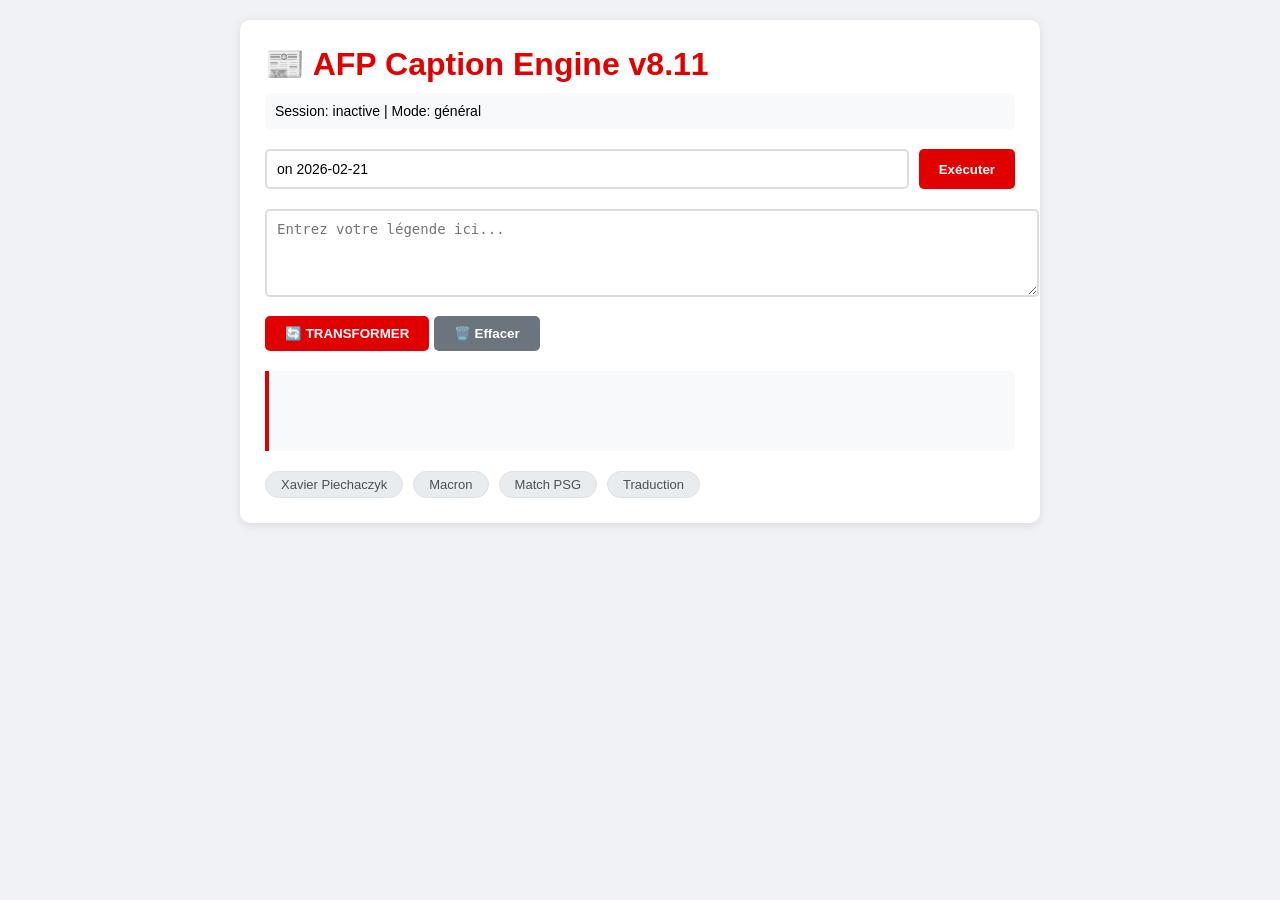
==== index.html.html @ 65a8c38a "Add files via upload" ====
<!DOCTYPE html>
<html>
<head>
    <meta charset="UTF-8">
    <title>AFP Caption Engine</title>
    <style>
        body {
            font-family: Arial, sans-serif;
            max-width: 800px;
            margin: 0 auto;
            padding: 20px;
            background: #f0f2f5;
        }
        .card {
            background: white;
            border-radius: 10px;
            padding: 25px;
            box-shadow: 0 2px 10px rgba(0,0,0,0.1);
        }
        h1 {
            color: #e10000;
            margin: 0 0 10px 0;
        }
        .status-bar {
            background: #f8f9fa;
            padding: 10px;
            border-radius: 5px;
            margin-bottom: 20px;
            font-size: 14px;
        }
        .command-bar {
            display: flex;
            gap: 10px;
            margin: 20px 0;
        }
        input, textarea {
            width: 100%;
            padding: 10px;
            border: 2px solid #ddd;
            border-radius: 5px;
            font-size: 14px;
        }
        input:focus, textarea:focus {
            border-color: #e10000;
            outline: none;
        }
        button {
            background: #e10000;
            color: white;
            border: none;
            padding: 10px 20px;
            border-radius: 5px;
            cursor: pointer;
            font-weight: bold;
        }
        button:hover {
            background: #b30000;
        }
        .result {
            background: #f8f9fa;
            border-left: 4px solid #e10000;
            padding: 15px;
            margin-top: 20px;
            min-height: 50px;
            border-radius: 0 5px 5px 0;
            font-size: 15px;
            line-height: 1.5;
        }
        .examples {
            margin-top: 20px;
            display: flex;
            gap: 10px;
            flex-wrap: wrap;
        }
        .example-btn {
            background: #e9ecef;
            color: #495057;
            padding: 5px 15px;
            border-radius: 20px;
            font-size: 13px;
            cursor: pointer;
            border: 1px solid #dee2e6;
        }
        .example-btn:hover {
            background: #dee2e6;
        }
    </style>
</head>
<body>
    <div class="card">
        <h1>📰 AFP Caption Engine v8.11</h1>
        
        <div class="status-bar">
            <span id="sessionDisplay">Session: inactive</span> | 
            <span id="modeDisplay">Mode: général</span>
        </div>
        
        <div class="command-bar">
            <input type="text" id="commandInput" placeholder="Commande (ex: on 2026-02-21)" value="on 2026-02-21">
            <button id="executeBtn">Exécuter</button>
        </div>
        
        <textarea id="inputText" rows="4" placeholder="Entrez votre légende ici..."></textarea>
        
        <div style="margin: 15px 0;">
            <button id="transformBtn">🔄 TRANSFORMER</button>
            <button id="clearBtn" style="background: #6c757d;">🗑️ Effacer</button>
        </div>
        
        <div class="result" id="outputText"></div>
        
        <div class="examples">
            <span class="example-btn" onclick="document.getElementById('inputText').value = 'Xavier Piechaczyk dans un atelier'">Xavier Piechaczyk</span>
            <span class="example-btn" onclick="document.getElementById('inputText').value = 'Macron inaugure une école'">Macron</span>
            <span class="example-btn" onclick="document.getElementById('inputText').value = 'PSG vs Marseille'">Match PSG</span>
            <span class="example-btn" onclick="document.getElementById('inputText').value = '2 le président a parlé'">Traduction</span>
        </div>
    </div>

    <!-- Les 3 fichiers JS dans l'ordre -->
    <script src="protocol.js"></script>
    <script src="engine.js"></script>
    <script src="ui.js"></script>
</body>
</html>
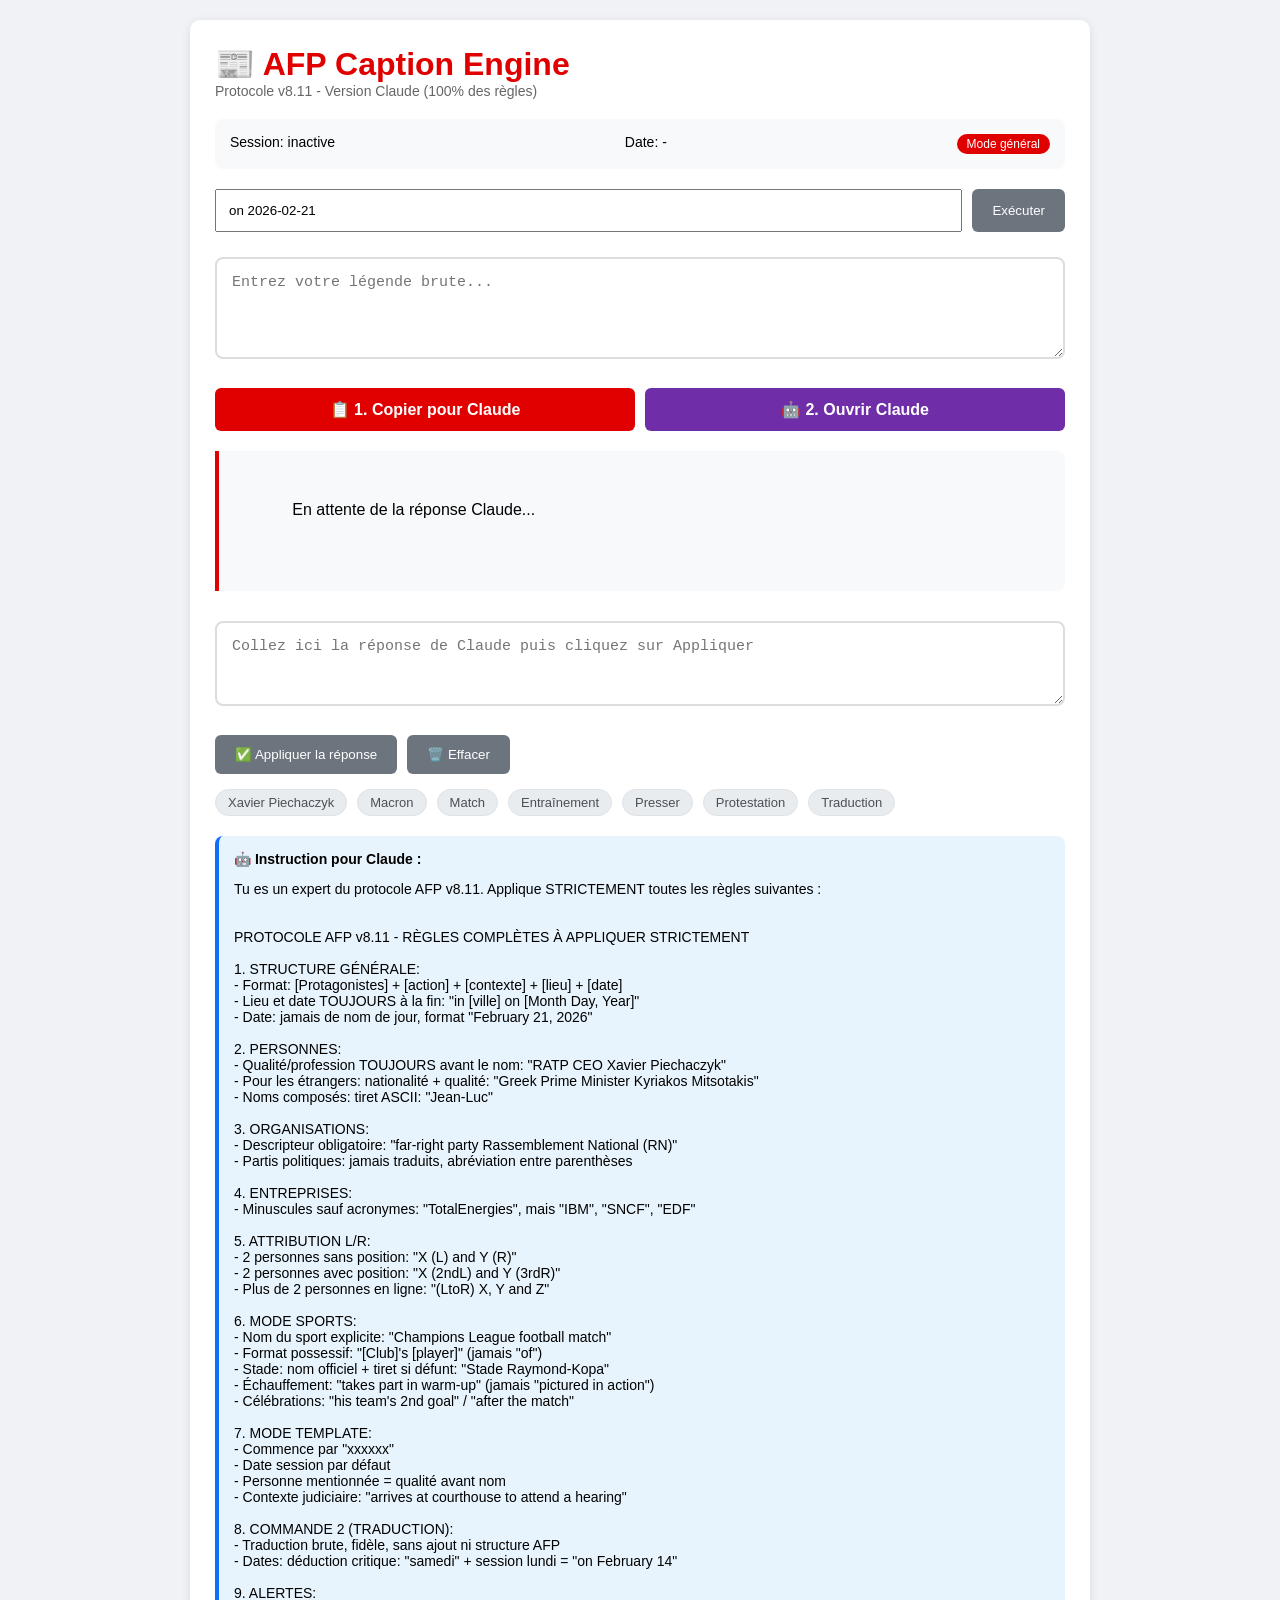
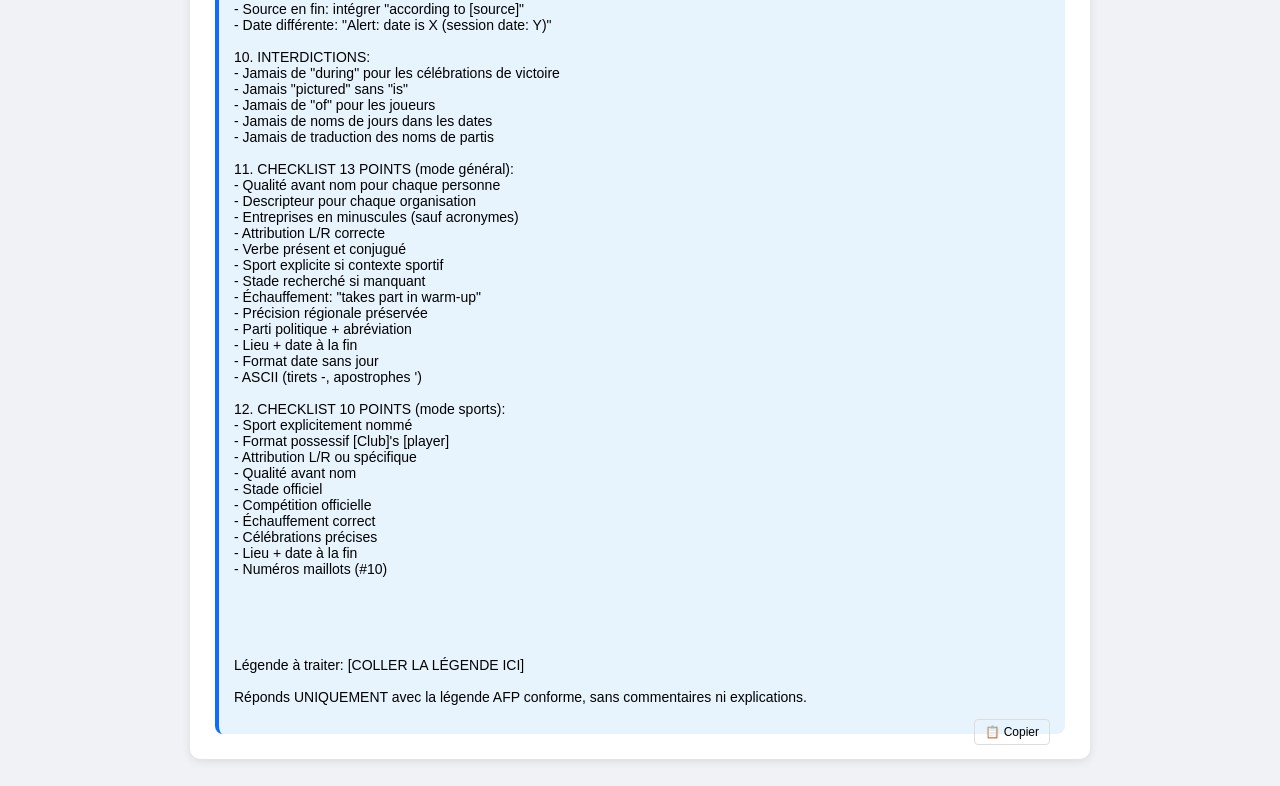
==== commit cf72f5a2: "Add files via upload" ====
--- a/index.html.html
+++ b/index.html.html
@@ -2,11 +2,11 @@
 <html>
 <head>
     <meta charset="UTF-8">
-    <title>AFP Caption Engine</title>
+    <title>AFP Caption Engine - Version Claude</title>
     <style>
         body {
             font-family: Arial, sans-serif;
-            max-width: 800px;
+            max-width: 900px;
             margin: 0 auto;
             padding: 20px;
             background: #f0f2f5;
@@ -19,107 +19,421 @@
         }
         h1 {
             color: #e10000;
-            margin: 0 0 10px 0;
+            margin: 0;
+        }
+        .subtitle {
+            color: #666;
+            margin-bottom: 20px;
+            font-size: 14px;
         }
         .status-bar {
             background: #f8f9fa;
-            padding: 10px;
-            border-radius: 5px;
+            padding: 15px;
+            border-radius: 8px;
             margin-bottom: 20px;
+            display: flex;
+            justify-content: space-between;
             font-size: 14px;
         }
-        .command-bar {
+        .session-info {
+            background: #e10000;
+            color: white;
+            padding: 3px 10px;
+            border-radius: 20px;
+            font-size: 12px;
+        }
+        textarea {
+            width: 100%;
+            padding: 15px;
+            border: 2px solid #ddd;
+            border-radius: 8px;
+            font-size: 15px;
+            box-sizing: border-box;
+            margin: 10px 0;
+        }
+        textarea:focus {
+            border-color: #e10000;
+            outline: none;
+        }
+        .button-group {
             display: flex;
             gap: 10px;
-            margin: 20px 0;
-        }
-        input, textarea {
-            width: 100%;
-            padding: 10px;
-            border: 2px solid #ddd;
-            border-radius: 5px;
-            font-size: 14px;
-        }
-        input:focus, textarea:focus {
-            border-color: #e10000;
-            outline: none;
-        }
-        button {
+            margin: 15px 0;
+            flex-wrap: wrap;
+        }
+        .btn-primary {
             background: #e10000;
             color: white;
             border: none;
-            padding: 10px 20px;
-            border-radius: 5px;
+            padding: 12px 25px;
+            border-radius: 6px;
+            font-size: 16px;
+            font-weight: bold;
             cursor: pointer;
+            flex: 1;
+        }
+        .btn-primary:hover {
+            background: #b30000;
+        }
+        .btn-claude {
+            background: #6f2da8;
+            color: white;
+            border: none;
+            padding: 12px 25px;
+            border-radius: 6px;
+            font-size: 16px;
             font-weight: bold;
-        }
-        button:hover {
-            background: #b30000;
-        }
-        .result {
+            cursor: pointer;
+            flex: 1;
+            display: flex;
+            align-items: center;
+            justify-content: center;
+            gap: 8px;
+        }
+        .btn-claude:hover {
+            background: #5a2385;
+        }
+        .btn-secondary {
+            background: #6c757d;
+            color: white;
+            border: none;
+            padding: 12px 20px;
+            border-radius: 6px;
+            cursor: pointer;
+        }
+        .result-box {
             background: #f8f9fa;
             border-left: 4px solid #e10000;
+            padding: 20px;
+            margin: 20px 0;
+            border-radius: 0 8px 8px 0;
+            min-height: 100px;
+            font-size: 16px;
+            line-height: 1.6;
+            white-space: pre-wrap;
+        }
+        .instructions {
+            background: #e8f4fd;
             padding: 15px;
+            border-radius: 8px;
             margin-top: 20px;
-            min-height: 50px;
-            border-radius: 0 5px 5px 0;
-            font-size: 15px;
-            line-height: 1.5;
+            font-size: 14px;
+            border-left: 4px solid #0d6efd;
+        }
+        .step {
+            margin: 10px 0;
+            padding-left: 20px;
+        }
+        .copy-btn {
+            background: none;
+            border: 1px solid #ddd;
+            padding: 5px 10px;
+            border-radius: 4px;
+            cursor: pointer;
+            font-size: 12px;
+            float: right;
         }
         .examples {
-            margin-top: 20px;
             display: flex;
             gap: 10px;
             flex-wrap: wrap;
-        }
-        .example-btn {
+            margin-top: 15px;
+        }
+        .example-tag {
             background: #e9ecef;
             color: #495057;
-            padding: 5px 15px;
+            padding: 5px 12px;
             border-radius: 20px;
             font-size: 13px;
             cursor: pointer;
             border: 1px solid #dee2e6;
         }
-        .example-btn:hover {
+        .example-tag:hover {
             background: #dee2e6;
         }
     </style>
 </head>
 <body>
     <div class="card">
-        <h1>📰 AFP Caption Engine v8.11</h1>
-        
+        <h1>📰 AFP Caption Engine</h1>
+        <div class="subtitle">Protocole v8.11 - Version Claude (100% des règles)</div>
+        
+        <!-- Session info simplifiée -->
         <div class="status-bar">
-            <span id="sessionDisplay">Session: inactive</span> | 
-            <span id="modeDisplay">Mode: général</span>
-        </div>
-        
-        <div class="command-bar">
-            <input type="text" id="commandInput" placeholder="Commande (ex: on 2026-02-21)" value="on 2026-02-21">
-            <button id="executeBtn">Exécuter</button>
-        </div>
-        
-        <textarea id="inputText" rows="4" placeholder="Entrez votre légende ici..."></textarea>
-        
-        <div style="margin: 15px 0;">
-            <button id="transformBtn">🔄 TRANSFORMER</button>
-            <button id="clearBtn" style="background: #6c757d;">🗑️ Effacer</button>
-        </div>
-        
-        <div class="result" id="outputText"></div>
-        
+            <span>Session: <span id="sessionStatus">inactive</span></span>
+            <span>Date: <span id="sessionDate">-</span></span>
+            <span class="session-info" id="modeBadge">Mode général</span>
+        </div>
+        
+        <!-- Commandes rapides -->
+        <div class="button-group">
+            <input type="text" id="commandInput" placeholder="Commande (ex: on 2026-02-21)" style="flex: 3; padding: 12px;" value="on 2026-02-21">
+            <button class="btn-secondary" onclick="executeCommand()">Exécuter</button>
+        </div>
+        
+        <!-- Zone de saisie -->
+        <textarea id="inputText" rows="4" placeholder="Entrez votre légende brute..."></textarea>
+        
+        <!-- Boutons d'action -->
+        <div class="button-group">
+            <button class="btn-primary" onclick="copyForClaude()">📋 1. Copier pour Claude</button>
+            <button class="btn-claude" onclick="openClaude()">🤖 2. Ouvrir Claude</button>
+        </div>
+        
+        <!-- Résultat -->
+        <div class="result-box" id="outputText">
+            En attente de la réponse Claude...
+        </div>
+        
+        <!-- Zone de collage de la réponse -->
+        <textarea id="claudeResponse" rows="3" placeholder="Collez ici la réponse de Claude puis cliquez sur Appliquer"></textarea>
+        
+        <div class="button-group">
+            <button class="btn-secondary" onclick="applyClaudeResponse()">✅ Appliquer la réponse</button>
+            <button class="btn-secondary" onclick="clearAll()">🗑️ Effacer</button>
+        </div>
+        
+        <!-- Exemples -->
         <div class="examples">
-            <span class="example-btn" onclick="document.getElementById('inputText').value = 'Xavier Piechaczyk dans un atelier'">Xavier Piechaczyk</span>
-            <span class="example-btn" onclick="document.getElementById('inputText').value = 'Macron inaugure une école'">Macron</span>
-            <span class="example-btn" onclick="document.getElementById('inputText').value = 'PSG vs Marseille'">Match PSG</span>
-            <span class="example-btn" onclick="document.getElementById('inputText').value = '2 le président a parlé'">Traduction</span>
+            <span class="example-tag" onclick="setExample('Xavier Piechaczyk dans un atelier')">Xavier Piechaczyk</span>
+            <span class="example-tag" onclick="setExample('Emmanuel Macron inaugure une école')">Macron</span>
+            <span class="example-tag" onclick="setExample('PSG vs Marseille au Parc')">Match</span>
+            <span class="example-tag" onclick="setExample('Entraînement du PSG avant le match')">Entraînement</span>
+            <span class="example-tag" onclick="setExample('Conférence de presse de Deschamps')">Presser</span>
+            <span class="example-tag" onclick="setExample('Manifestation contre la réforme à Paris')">Protestation</span>
+            <span class="example-tag" onclick="setExample('2 le président a déclaré')">Traduction</span>
+        </div>
+        
+        <!-- Instructions permanentes -->
+        <div class="instructions" id="instructionBox">
+            <strong>🤖 Instruction pour Claude :</strong>
+            <p id="claudePrompt">Chargement...</p>
+            <button class="copy-btn" onclick="copyPrompt()">📋 Copier</button>
         </div>
     </div>
 
-    <!-- Les 3 fichiers JS dans l'ordre -->
-    <script src="protocol.js"></script>
-    <script src="engine.js"></script>
-    <script src="ui.js"></script>
+    <script>
+        // Session simple
+        let session = {
+            active: false,
+            date: null,
+            mode: 'general'
+        };
+        
+        // Protocole complet (version résumée pour le prompt)
+        const AFP_RULES = `
+PROTOCOLE AFP v8.11 - RÈGLES COMPLÈTES À APPLIQUER STRICTEMENT
+
+1. STRUCTURE GÉNÉRALE:
+   - Format: [Protagonistes] + [action] + [contexte] + [lieu] + [date]
+   - Lieu et date TOUJOURS à la fin: "in [ville] on [Month Day, Year]"
+   - Date: jamais de nom de jour, format "February 21, 2026"
+
+2. PERSONNES:
+   - Qualité/profession TOUJOURS avant le nom: "RATP CEO Xavier Piechaczyk"
+   - Pour les étrangers: nationalité + qualité: "Greek Prime Minister Kyriakos Mitsotakis"
+   - Noms composés: tiret ASCII: "Jean-Luc"
+
+3. ORGANISATIONS:
+   - Descripteur obligatoire: "far-right party Rassemblement National (RN)"
+   - Partis politiques: jamais traduits, abréviation entre parenthèses
+
+4. ENTREPRISES:
+   - Minuscules sauf acronymes: "TotalEnergies", mais "IBM", "SNCF", "EDF"
+
+5. ATTRIBUTION L/R:
+   - 2 personnes sans position: "X (L) and Y (R)"
+   - 2 personnes avec position: "X (2ndL) and Y (3rdR)"
+   - Plus de 2 personnes en ligne: "(LtoR) X, Y and Z"
+
+6. MODE SPORTS:
+   - Nom du sport explicite: "Champions League football match"
+   - Format possessif: "[Club]'s [player]" (jamais "of")
+   - Stade: nom officiel + tiret si défunt: "Stade Raymond-Kopa"
+   - Échauffement: "takes part in warm-up" (jamais "pictured in action")
+   - Célébrations: "his team's 2nd goal" / "after the match"
+
+7. MODE TEMPLATE:
+   - Commence par "xxxxxx"
+   - Date session par défaut
+   - Personne mentionnée = qualité avant nom
+   - Contexte judiciaire: "arrives at courthouse to attend a hearing"
+
+8. COMMANDE 2 (TRADUCTION):
+   - Traduction brute, fidèle, sans ajout ni structure AFP
+   - Dates: déduction critique: "samedi" + session lundi = "on February 14"
+
+9. ALERTES:
+   - Source en fin: intégrer "according to [source]"
+   - Date différente: "Alert: date is X (session date: Y)"
+
+10. INTERDICTIONS:
+    - Jamais de "during" pour les célébrations de victoire
+    - Jamais "pictured" sans "is"
+    - Jamais de "of" pour les joueurs
+    - Jamais de noms de jours dans les dates
+    - Jamais de traduction des noms de partis
+
+11. CHECKLIST 13 POINTS (mode général):
+    - Qualité avant nom pour chaque personne
+    - Descripteur pour chaque organisation
+    - Entreprises en minuscules (sauf acronymes)
+    - Attribution L/R correcte
+    - Verbe présent et conjugué
+    - Sport explicite si contexte sportif
+    - Stade recherché si manquant
+    - Échauffement: "takes part in warm-up"
+    - Précision régionale préservée
+    - Parti politique + abréviation
+    - Lieu + date à la fin
+    - Format date sans jour
+    - ASCII (tirets -, apostrophes ')
+
+12. CHECKLIST 10 POINTS (mode sports):
+    - Sport explicitement nommé
+    - Format possessif [Club]'s [player]
+    - Attribution L/R ou spécifique
+    - Qualité avant nom
+    - Stade officiel
+    - Compétition officielle
+    - Échauffement correct
+    - Célébrations précises
+    - Lieu + date à la fin
+    - Numéros maillots (#10)
+`;
+        
+        // Mettre à jour l'affichage
+        function updateUI() {
+            document.getElementById('sessionStatus').innerText = session.active ? 'active' : 'inactive';
+            document.getElementById('sessionDate').innerText = session.date || '-';
+            
+            let mode = 'Mode général';
+            if (session.mode === 'sports') mode = 'Mode SPORTS';
+            if (session.mode === 'template') mode = 'Mode TEMPLATE';
+            document.getElementById('modeBadge').innerText = mode;
+        }
+        
+        // Exécuter les commandes
+        function executeCommand() {
+            const cmd = document.getElementById('commandInput').value.trim();
+            
+            if (cmd.startsWith('on ')) {
+                session.active = true;
+                session.date = cmd.substring(3).trim();
+                session.mode = 'general';
+                updateUI();
+                updatePrompt();
+                alert('✅ Session activée: ' + session.date);
+            }
+            else if (cmd === 'off') {
+                session.active = false;
+                session.date = null;
+                session.mode = 'general';
+                updateUI();
+                updatePrompt();
+                alert('❌ Session désactivée');
+            }
+            else if (cmd === 'sport on') {
+                if (!session.active) return alert('Activez d\'abord une session');
+                session.mode = 'sports';
+                updateUI();
+                updatePrompt();
+                alert('⚽ Mode sports activé');
+            }
+            else if (cmd === 'template') {
+                if (!session.active) return alert('Activez d\'abord une session');
+                session.mode = 'template';
+                updateUI();
+                updatePrompt();
+                alert('📝 Mode template activé');
+            }
+            else if (cmd === 'out') {
+                session.mode = 'general';
+                updateUI();
+                updatePrompt();
+                alert('⬅️ Retour mode général');
+            }
+            else {
+                alert('Commandes: on YYYY-MM-DD, off, sport on, template, out');
+            }
+        }
+        
+        // Mettre à jour le prompt pour Claude
+        function updatePrompt() {
+            let modeInstruction = '';
+            if (session.mode === 'sports') {
+                modeInstruction = '🔴 MODE SPORTS ACTIF - Applique la checklist 10 points';
+            } else if (session.mode === 'template') {
+                modeInstruction = '🔴 MODE TEMPLATE ACTIF - Génère une légende commençant par "xxxxxx"';
+            }
+            
+            const prompt = `Tu es un expert du protocole AFP v8.11. Applique STRICTEMENT toutes les règles suivantes :
+
+${AFP_RULES}
+
+${modeInstruction ? '**' + modeInstruction + '**\n' : ''}
+${session.active ? 'Date de session: ' + session.date + '\n' : ''}
+
+Légende à traiter: [COLLER LA LÉGENDE ICI]
+
+Réponds UNIQUEMENT avec la légende AFP conforme, sans commentaires ni explications.`;
+            
+            document.getElementById('claudePrompt').innerText = prompt;
+        }
+        
+        // Copier pour Claude
+        function copyForClaude() {
+            const input = document.getElementById('inputText').value.trim();
+            if (!input) {
+                alert('Entrez d\'abord une légende');
+                return;
+            }
+            
+            let prompt = document.getElementById('claudePrompt').innerText;
+            prompt = prompt.replace('[COLLER LA LÉGENDE ICI]', input);
+            
+            navigator.clipboard.writeText(prompt).then(() => {
+                alert('✅ Prompt copié !\n\nAllez dans "2. Ouvrir Claude" et collez-le (Ctrl+V)');
+            });
+        }
+        
+        // Ouvrir Claude
+        function openClaude() {
+            window.open('https://claude.ai/new', '_blank');
+        }
+        
+        // Copier le prompt seul
+        function copyPrompt() {
+            navigator.clipboard.writeText(document.getElementById('claudePrompt').innerText);
+            alert('✅ Prompt copié');
+        }
+        
+        // Appliquer la réponse de Claude
+        function applyClaudeResponse() {
+            const response = document.getElementById('claudeResponse').value.trim();
+            if (!response) {
+                alert('Collez d\'abord la réponse de Claude');
+                return;
+            }
+            document.getElementById('outputText').innerText = response;
+            document.getElementById('claudeResponse').value = '';
+        }
+        
+        // Effacer tout
+        function clearAll() {
+            document.getElementById('inputText').value = '';
+            document.getElementById('outputText').innerText = 'En attente de la réponse Claude...';
+            document.getElementById('claudeResponse').value = '';
+        }
+        
+        // Charger un exemple
+        function setExample(text) {
+            document.getElementById('inputText').value = text;
+        }
+        
+        // Initialisation
+        updatePrompt();
+        updateUI();
+    </script>
 </body>
 </html>
